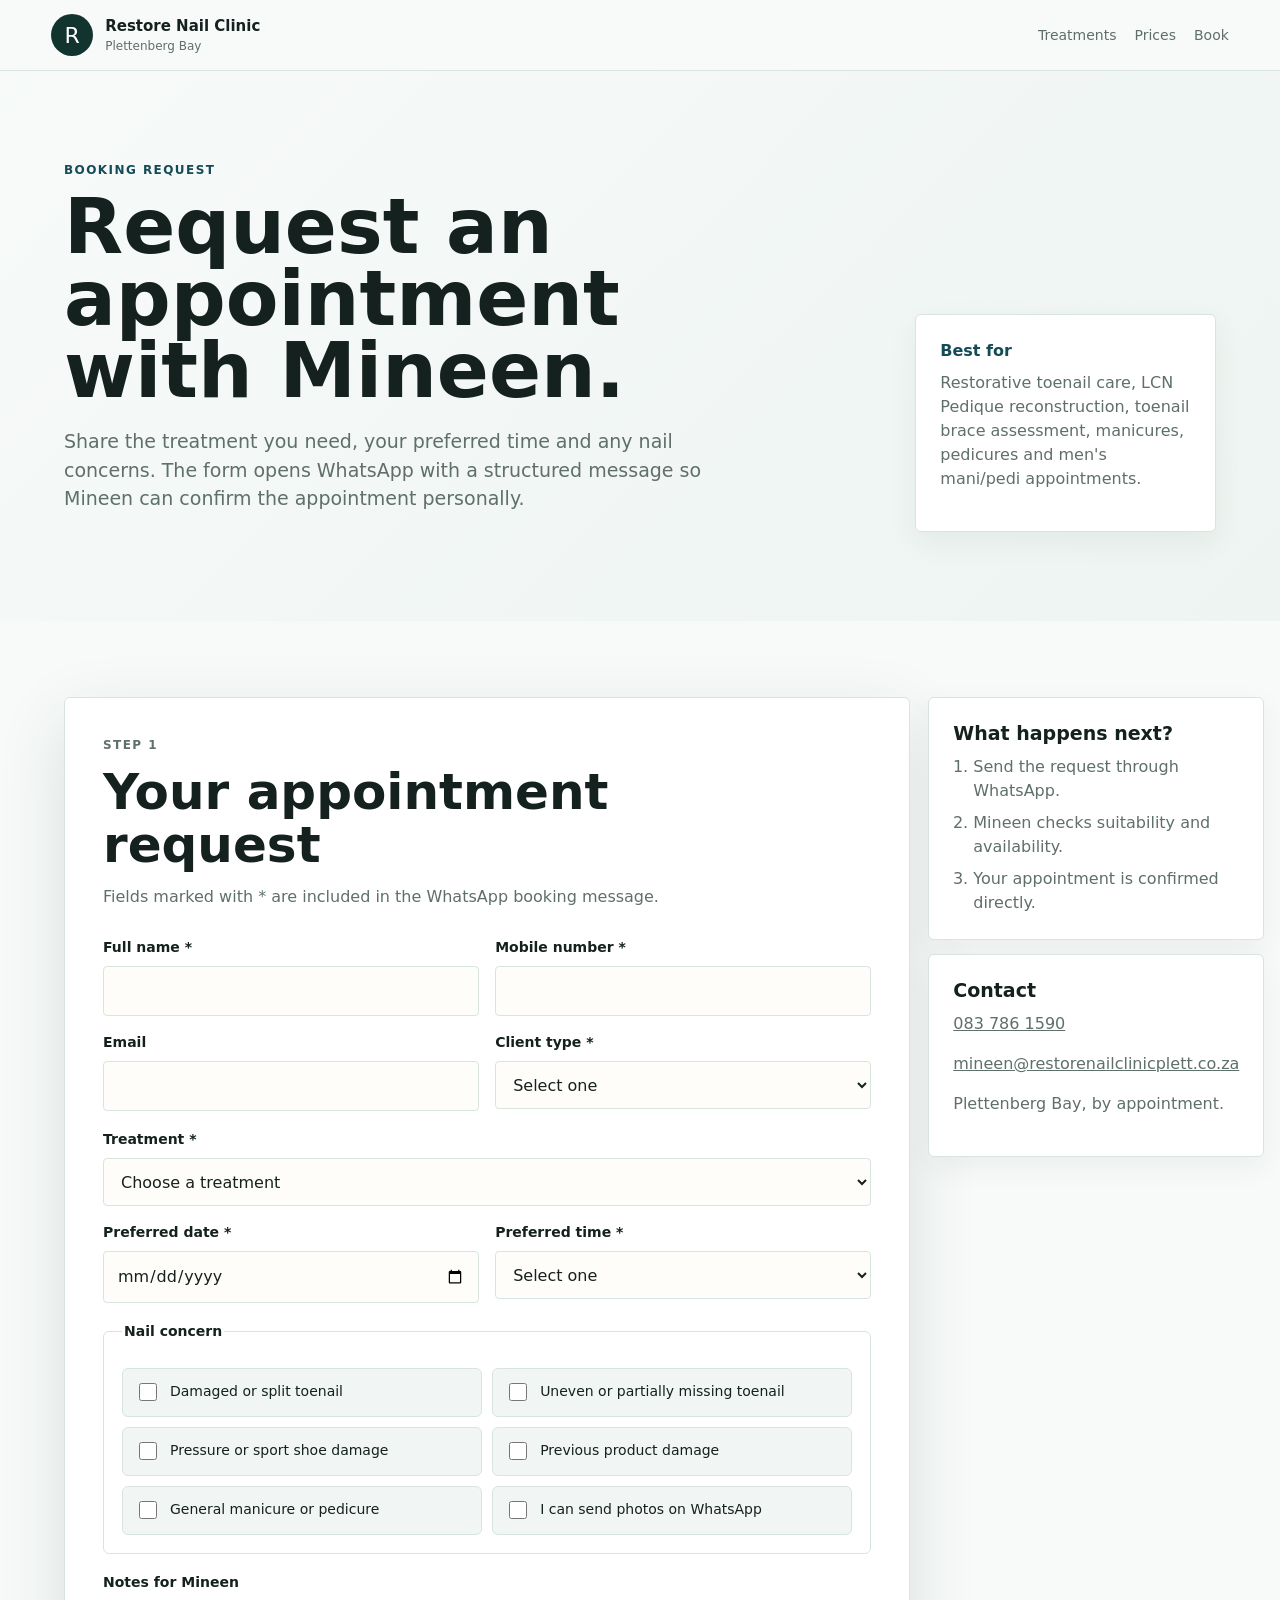
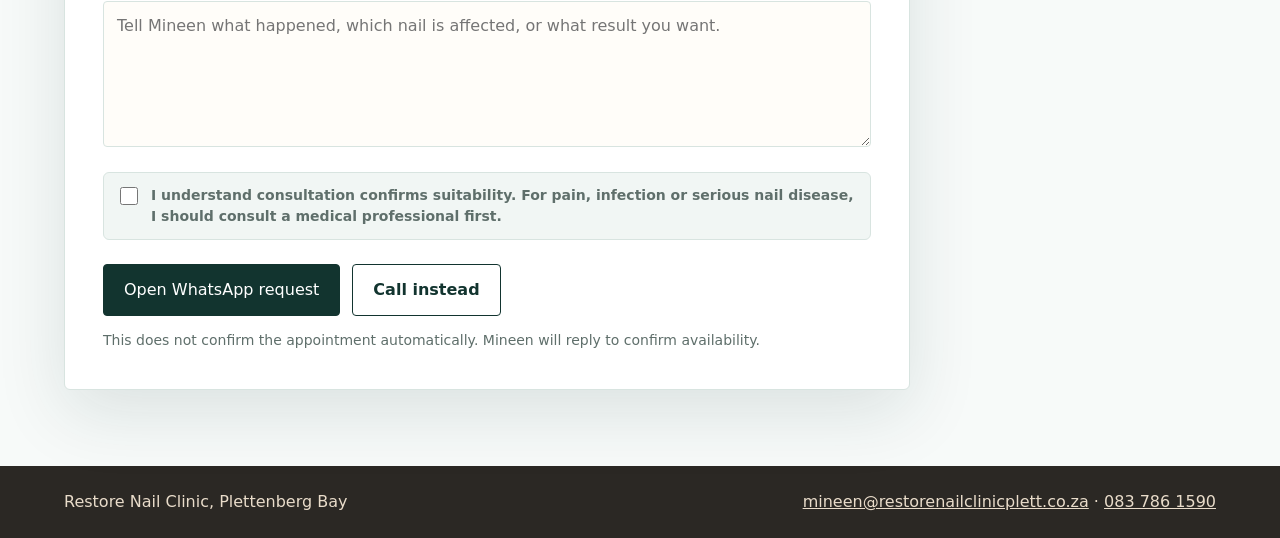
==== book.html @ a7fef328 "Make site more clinical and toenail-led" ====
<!doctype html>
<html lang="en-ZA">
<head>
  <meta charset="utf-8">
  <meta name="viewport" content="width=device-width, initial-scale=1">
  <title>Book Restore Nail Clinic | Plettenberg Bay</title>
  <meta name="description" content="Request an appointment with Restore Nail Clinic in Plettenberg Bay for restorative toenail care, LCN Pedique reconstruction, manicures and pedicures.">
  <meta name="theme-color" content="#f7faf9">
  <link rel="canonical" href="https://restorenailclinicplett.co.za/book.html">
  <link rel="stylesheet" href="styles.css?v=medical-3">
</head>
<body>
  <header class="site-header">
    <a class="brand" href="index.html#top" aria-label="Restore Nail Clinic home">
      <span class="brand-mark">R</span>
      <span>
        <strong>Restore Nail Clinic</strong>
        <small>Plettenberg Bay</small>
      </span>
    </a>
    <nav aria-label="Primary navigation">
      <a href="index.html#treatments">Treatments</a>
      <a href="index.html#prices">Prices</a>
      <a href="book.html">Book</a>
    </nav>
  </header>

  <main>
    <section class="booking-hero">
      <div>
        <p class="eyebrow">Booking request</p>
        <h1>Request an appointment with Mineen.</h1>
        <p class="intro">Share the treatment you need, your preferred time and any nail concerns. The form opens WhatsApp with a structured message so Mineen can confirm the appointment personally.</p>
      </div>
      <aside class="booking-summary-card">
        <strong>Best for</strong>
        <p>Restorative toenail care, LCN Pedique reconstruction, toenail brace assessment, manicures, pedicures and men's mani/pedi appointments.</p>
      </aside>
    </section>

    <section class="booking-form-section">
      <form class="booking-form" id="bookingForm">
        <div class="form-heading">
          <p class="eyebrow">Step 1</p>
          <h2>Your appointment request</h2>
          <p>Fields marked with * are included in the WhatsApp booking message.</p>
        </div>

        <div class="form-grid">
          <label>
            <span>Full name *</span>
            <input name="name" type="text" autocomplete="name" required>
          </label>
          <label>
            <span>Mobile number *</span>
            <input name="phone" type="tel" autocomplete="tel" required>
          </label>
          <label>
            <span>Email</span>
            <input name="email" type="email" autocomplete="email">
          </label>
          <label>
            <span>Client type *</span>
            <select name="clientType" required>
              <option value="">Select one</option>
              <option>New client</option>
              <option>Existing client</option>
            </select>
          </label>
        </div>

        <div class="form-grid">
          <label class="wide">
            <span>Treatment *</span>
            <select name="treatment" required>
              <option value="">Choose a treatment</option>
              <optgroup label="Restorative toes">
                <option>Consultation for toenail restoration</option>
                <option>Pedique Reconstruction per toe</option>
                <option>LCN Toenail Brace per toe</option>
                <option>Product Removal / Soak Off</option>
              </optgroup>
              <optgroup label="Feet">
                <option>Spa Pedicure</option>
                <option>Gel Polish on Toes</option>
                <option>Spa Pedicure with Gel</option>
                <option>Foot Facial</option>
                <option>Heel Peel</option>
                <option>Paraffin Wax</option>
              </optgroup>
              <optgroup label="Hands">
                <option>Spa Manicure</option>
                <option>Protection Manicure</option>
                <option>Full Set Sculpted</option>
                <option>Overlay</option>
                <option>Rebalance / Fill</option>
                <option>Nail Repair</option>
                <option>Nail Art / French / Ombre</option>
                <option>Anti-Age Hand Treatment</option>
              </optgroup>
              <optgroup label="Men's mani & pedi">
                <option>Men's Pedicure</option>
                <option>Men's Manicure</option>
                <option>Men's Foot Facial</option>
                <option>Men's Heel Peel</option>
              </optgroup>
            </select>
          </label>
          <label>
            <span>Preferred date *</span>
            <input name="date" type="date" required>
          </label>
          <label>
            <span>Preferred time *</span>
            <select name="time" required>
              <option value="">Select one</option>
              <option>Morning</option>
              <option>Midday</option>
              <option>Afternoon</option>
              <option>First available</option>
            </select>
          </label>
        </div>

        <fieldset>
          <legend>Nail concern</legend>
          <div class="choice-grid">
            <label><input type="checkbox" name="concern" value="Damaged or split toenail"> Damaged or split toenail</label>
            <label><input type="checkbox" name="concern" value="Uneven or partially missing toenail"> Uneven or partially missing toenail</label>
            <label><input type="checkbox" name="concern" value="Pressure or sport shoe damage"> Pressure or sport shoe damage</label>
            <label><input type="checkbox" name="concern" value="Previous product damage"> Previous product damage</label>
            <label><input type="checkbox" name="concern" value="General manicure or pedicure"> General manicure or pedicure</label>
            <label><input type="checkbox" name="concern" value="I can send photos on WhatsApp"> I can send photos on WhatsApp</label>
          </div>
        </fieldset>

        <label class="wide">
          <span>Notes for Mineen</span>
          <textarea name="notes" rows="5" placeholder="Tell Mineen what happened, which nail is affected, or what result you want."></textarea>
        </label>

        <label class="consent-line">
          <input name="medicalNotice" type="checkbox" required>
          <span>I understand consultation confirms suitability. For pain, infection or serious nail disease, I should consult a medical professional first.</span>
        </label>

        <div class="form-actions">
          <button class="button primary" type="submit">Open WhatsApp request</button>
          <a class="button secondary" href="tel:+27837861590">Call instead</a>
        </div>
        <p class="form-note">This does not confirm the appointment automatically. Mineen will reply to confirm availability.</p>
      </form>

      <aside class="booking-side">
        <article>
          <h3>What happens next?</h3>
          <ol>
            <li>Send the request through WhatsApp.</li>
            <li>Mineen checks suitability and availability.</li>
            <li>Your appointment is confirmed directly.</li>
          </ol>
        </article>
        <article>
          <h3>Contact</h3>
          <p><a href="tel:+27837861590">083 786 1590</a></p>
          <p><a href="mailto:mineen@restorenailclinicplett.co.za">mineen@restorenailclinicplett.co.za</a></p>
          <p>Plettenberg Bay, by appointment.</p>
        </article>
      </aside>
    </section>
  </main>

  <footer class="site-footer">
    <p>Restore Nail Clinic, Plettenberg Bay</p>
    <p><a href="mailto:mineen@restorenailclinicplett.co.za">mineen@restorenailclinicplett.co.za</a> · <a href="tel:+27837861590">083 786 1590</a></p>
  </footer>

  <script>
    const form = document.querySelector('#bookingForm');

    form.addEventListener('submit', (event) => {
      event.preventDefault();

      if (!form.reportValidity()) {
        return;
      }

      const data = new FormData(form);
      const concerns = data.getAll('concern');
      const lines = [
        'Hi Mineen, I would like to request an appointment at Restore Nail Clinic.',
        '',
        'Name: ' + data.get('name'),
        'Phone: ' + data.get('phone'),
        'Email: ' + (data.get('email') || 'Not provided'),
        'Client type: ' + data.get('clientType'),
        'Treatment: ' + data.get('treatment'),
        'Preferred date: ' + data.get('date'),
        'Preferred time: ' + data.get('time'),
        'Nail concern: ' + (concerns.length ? concerns.join(', ') : 'Not specified'),
        'Notes: ' + (data.get('notes') || 'None'),
        '',
        'I understand consultation confirms suitability before treatment.'
      ];

      window.location.href = 'https://wa.me/27837861590?text=' + encodeURIComponent(lines.join('\n'));
    });
  </script>
</body>
</html>
---- styles.css ----
:root {
  color-scheme: light;
  --ink: #14211f;
  --muted: #5f6f6b;
  --paper: #f7faf9;
  --warm: #edf4f1;
  --clay: #2c6571;
  --clay-dark: #154b57;
  --sage: #557568;
  --sage-dark: #12342f;
  --line: #d8e4e0;
  --white: #ffffff;
  --shadow: 0 22px 70px rgba(18, 52, 47, 0.12);
  font-family: Inter, ui-sans-serif, system-ui, -apple-system, BlinkMacSystemFont, "Segoe UI", sans-serif;
}

* {
  box-sizing: border-box;
}

html {
  scroll-behavior: smooth;
}

body {
  overflow-x: hidden;
  margin: 0;
  color: var(--ink);
  background: var(--paper);
  line-height: 1.5;
}

img {
  display: block;
  max-width: 100%;
}

a {
  color: inherit;
}

.site-header {
  position: sticky;
  top: 0;
  z-index: 10;
  display: flex;
  align-items: center;
  justify-content: space-between;
  gap: 24px;
  padding: 14px clamp(18px, 4vw, 56px);
  background: rgba(247, 250, 249, 0.92);
  border-bottom: 1px solid rgba(216, 228, 224, 0.9);
  backdrop-filter: blur(18px);
}

.brand {
  display: inline-flex;
  align-items: center;
  gap: 12px;
  text-decoration: none;
}

.brand-mark {
  display: grid;
  width: 42px;
  height: 42px;
  place-items: center;
  color: var(--white);
  background: var(--sage-dark);
  border-radius: 50%;
  font-family: ui-sans-serif, system-ui, -apple-system, BlinkMacSystemFont, "Segoe UI", sans-serif;
  font-size: 22px;
}

.brand strong,
.brand small {
  display: block;
}

.brand strong {
  font-size: 15px;
  letter-spacing: 0;
}

.brand small {
  color: var(--muted);
  font-size: 12px;
}

nav {
  display: flex;
  align-items: center;
  gap: 18px;
  color: var(--muted);
  font-size: 14px;
}

nav a {
  text-decoration: none;
}

nav a:hover {
  color: var(--ink);
}

.hero {
  display: grid;
  grid-template-columns: minmax(0, 1.03fr) minmax(340px, 0.97fr);
  gap: clamp(28px, 5vw, 68px);
  align-items: center;
  min-height: calc(100vh - 72px);
  padding: clamp(36px, 6vw, 86px) clamp(18px, 5vw, 72px) 44px;
  background:
    linear-gradient(90deg, rgba(216, 228, 224, 0.52) 1px, transparent 1px),
    linear-gradient(180deg, rgba(216, 228, 224, 0.52) 1px, transparent 1px);
  background-size: 44px 44px;
}

.hero-copy {
  max-width: 720px;
}

.eyebrow {
  margin: 0 0 12px;
  color: var(--clay-dark);
  font-size: 12px;
  font-weight: 800;
  letter-spacing: 0.12em;
  text-transform: uppercase;
}

h1,
h2,
h3,
p {
  margin-top: 0;
}

h1 {
  max-width: 760px;
  margin-bottom: 20px;
  font-family: ui-sans-serif, system-ui, -apple-system, BlinkMacSystemFont, "Segoe UI", sans-serif;
  font-size: clamp(44px, 6vw, 82px);
  line-height: 0.94;
  letter-spacing: 0;
}

h2 {
  margin-bottom: 14px;
  font-family: ui-sans-serif, system-ui, -apple-system, BlinkMacSystemFont, "Segoe UI", sans-serif;
  font-size: clamp(30px, 4vw, 50px);
  line-height: 1.05;
  letter-spacing: 0;
}

h3 {
  margin-bottom: 10px;
  font-size: 19px;
  line-height: 1.2;
}

.intro {
  max-width: 640px;
  color: var(--muted);
  font-size: 19px;
}

.hero-actions,
.booking-actions {
  display: flex;
  flex-wrap: wrap;
  gap: 12px;
  margin: 30px 0;
}

.button {
  display: inline-flex;
  min-height: 48px;
  align-items: center;
  justify-content: center;
  padding: 13px 20px;
  border: 1px solid var(--sage-dark);
  border-radius: 4px;
  font-weight: 800;
  text-decoration: none;
}

.button.primary {
  color: var(--white);
  background: var(--sage-dark);
}

.button.primary:hover {
  background: #26352d;
}

.button.secondary {
  color: var(--sage-dark);
  background: transparent;
}

.button.secondary:hover {
  background: rgba(55, 72, 62, 0.08);
}

.hero-facts {
  display: grid;
  grid-template-columns: repeat(3, minmax(0, 1fr));
  gap: 12px;
  max-width: 760px;
  margin: 38px 0 0;
}

.hero-facts div {
  padding: 16px;
  background: rgba(255, 255, 255, 0.86);
  border: 1px solid var(--line);
  border-radius: 6px;
  box-shadow: 0 10px 28px rgba(18, 52, 47, 0.06);
}

.hero-facts dt {
  margin-bottom: 4px;
  font-weight: 800;
}

.hero-facts dd {
  margin: 0;
  color: var(--muted);
  font-size: 14px;
}

.hero-media {
  position: relative;
  min-height: 560px;
  overflow: hidden;
  background: #dfe9e5;
  border-radius: 6px;
  box-shadow: var(--shadow);
}

.hero-media::before {
  position: absolute;
  inset: 18px;
  z-index: 1;
  border: 1px solid rgba(255, 255, 255, 0.7);
  content: "";
  pointer-events: none;
}

.hero-media img {
  width: 100%;
  height: 100%;
  min-height: 560px;
  object-fit: cover;
  filter: grayscale(0.35) saturate(0.62) contrast(0.96);
}

.hero-media::after {
  position: absolute;
  inset: 0;
  z-index: 1;
  background:
    linear-gradient(180deg, rgba(247, 250, 249, 0.08), rgba(18, 52, 47, 0.34)),
    linear-gradient(90deg, rgba(18, 52, 47, 0.2), transparent 44%);
  content: "";
  pointer-events: none;
}

.case-panel {
  position: absolute;
  left: 26px;
  top: 26px;
  z-index: 2;
  width: min(330px, calc(100% - 52px));
  padding: 18px;
  color: var(--ink);
  background: rgba(255, 255, 255, 0.9);
  border: 1px solid rgba(216, 228, 224, 0.9);
  border-radius: 6px;
  box-shadow: 0 16px 42px rgba(18, 52, 47, 0.14);
  backdrop-filter: blur(12px);
}

.case-panel span {
  display: block;
  margin-bottom: 14px;
  color: var(--clay-dark);
  font-size: 12px;
  font-weight: 900;
  letter-spacing: 0.1em;
  text-transform: uppercase;
}

.case-panel dl {
  display: grid;
  gap: 10px;
  margin: 0;
}

.case-panel div {
  display: grid;
  grid-template-columns: 74px 1fr;
  gap: 12px;
  align-items: start;
  padding-top: 10px;
  border-top: 1px solid var(--line);
}

.case-panel dt {
  color: var(--muted);
  font-size: 12px;
  font-weight: 900;
  letter-spacing: 0.08em;
  text-transform: uppercase;
}

.case-panel dd {
  margin: 0;
  font-size: 14px;
  font-weight: 750;
}

.media-card {
  position: absolute;
  right: 26px;
  bottom: 26px;
  z-index: 2;
  max-width: 260px;
  padding: 18px;
  color: var(--white);
  background: rgba(18, 52, 47, 0.94);
  border-radius: 6px;
}

.media-card span {
  display: block;
  margin-bottom: 6px;
  color: #b8d3ca;
  font-size: 12px;
  font-weight: 800;
  letter-spacing: 0.1em;
  text-transform: uppercase;
}

.media-card strong {
  display: block;
  font-size: 18px;
  line-height: 1.2;
}

.trust-strip {
  padding: 18px clamp(18px, 5vw, 72px);
  color: var(--white);
  background: var(--sage-dark);
}

.trust-strip p {
  max-width: 1160px;
  margin: 0 auto;
}

.section {
  padding: clamp(58px, 8vw, 104px) clamp(18px, 5vw, 72px);
}

.two-column {
  display: grid;
  grid-template-columns: minmax(260px, 0.78fr) minmax(0, 1.22fr);
  gap: clamp(26px, 5vw, 64px);
}

.feature-grid {
  display: grid;
  grid-template-columns: repeat(2, minmax(0, 1fr));
  gap: 14px;
}

.feature-grid article,
.price-panel,
.male-panel,
.practitioner-card,
.note-card {
  background: var(--white);
  border: 1px solid var(--line);
  border-radius: 6px;
  box-shadow: 0 10px 30px rgba(57, 45, 35, 0.06);
}

.feature-grid article {
  min-height: 180px;
  padding: 24px;
}

.feature-grid p,
.section-heading p,
.lcn-copy p,
.practitioner-card p,
.note-card p,
.booking-section p {
  color: var(--muted);
}

.process-section {
  background: #edf4f1;
}

.section-heading {
  max-width: 720px;
  margin-bottom: 32px;
}

.process-list {
  display: grid;
  grid-template-columns: repeat(4, minmax(0, 1fr));
  gap: 14px;
  margin: 0;
  padding: 0;
  list-style: none;
}

.process-list li {
  min-height: 210px;
  padding: 24px;
  background: rgba(255, 255, 255, 0.58);
  border: 1px solid rgba(44, 101, 113, 0.2);
  border-radius: 6px;
}

.process-list span {
  display: block;
  margin-bottom: 28px;
  color: var(--clay-dark);
  font-weight: 900;
}

.process-list strong {
  display: block;
  margin-bottom: 8px;
  font-size: 18px;
}

.process-list p {
  margin: 0;
  color: var(--muted);
}

.lcn-section {
  display: grid;
  grid-template-columns: minmax(280px, 0.8fr) minmax(0, 1.2fr);
  gap: clamp(28px, 6vw, 74px);
  align-items: start;
  color: var(--white);
  background: var(--sage-dark);
}

.lcn-section .eyebrow,
.lcn-section p {
  color: #cde0da;
}

.check-list {
  display: grid;
  gap: 10px;
  margin: 0;
  padding: 0;
  list-style: none;
}

.check-list li {
  position: relative;
  padding: 17px 18px 17px 44px;
  background: rgba(255, 255, 255, 0.08);
  border: 1px solid rgba(255, 255, 255, 0.16);
  border-radius: 6px;
}

.check-list li::before {
  position: absolute;
  left: 18px;
  top: 18px;
  color: #8cc0b0;
  content: "✓";
  font-weight: 900;
}

.prices-section {
  background: var(--paper);
}

.price-layout {
  display: grid;
  grid-template-columns: repeat(2, minmax(0, 1fr));
  gap: 16px;
}

.price-panel {
  overflow: hidden;
}

.price-panel h3 {
  margin: 0;
  padding: 22px 24px;
  color: var(--white);
  background: var(--sage-dark);
}

.price-panel.accent h3 {
  background: var(--clay-dark);
}

.table-wrap {
  overflow-x: auto;
}

table {
  width: 100%;
  border-collapse: collapse;
  font-size: 14px;
}

th,
td {
  padding: 13px 16px;
  text-align: left;
  vertical-align: top;
  border-bottom: 1px solid var(--line);
}

th {
  color: var(--muted);
  font-size: 12px;
  letter-spacing: 0.08em;
  text-transform: uppercase;
}

td:nth-child(2),
td:nth-child(3) {
  white-space: nowrap;
  font-weight: 750;
}

.male-panel {
  display: grid;
  grid-template-columns: minmax(220px, 0.45fr) minmax(0, 1fr);
  gap: 22px;
  margin-top: 16px;
  padding: 24px;
}

.male-panel ul {
  display: grid;
  grid-template-columns: repeat(2, minmax(0, 1fr));
  gap: 10px;
  margin: 0;
  padding: 0;
  list-style: none;
}

.male-panel li {
  display: grid;
  grid-template-columns: 1fr auto;
  gap: 4px 12px;
  padding: 16px;
  background: #f1f6f4;
  border: 1px solid var(--line);
  border-radius: 6px;
}

.male-panel strong {
  color: var(--clay-dark);
}

.male-panel small {
  grid-column: 1 / -1;
  color: var(--muted);
}

.practitioner-section {
  display: grid;
  grid-template-columns: minmax(0, 1fr) minmax(260px, 0.45fr);
  gap: 16px;
  background: #edf4f1;
}

.practitioner-card,
.note-card {
  padding: clamp(24px, 4vw, 40px);
}

.role {
  font-weight: 800;
}

.booking-section {
  display: grid;
  grid-template-columns: minmax(0, 0.9fr) minmax(280px, 0.6fr);
  gap: 28px;
  align-items: center;
  padding: clamp(50px, 7vw, 86px) clamp(18px, 5vw, 72px);
  color: var(--white);
  background: var(--clay-dark);
}

.booking-section .eyebrow,
.booking-section p {
  color: #f4ddca;
}

.booking-section h2 {
  margin-bottom: 10px;
}

.booking-actions {
  justify-content: flex-start;
  margin: 0;
}

.booking-section .button.primary {
  color: var(--sage-dark);
  background: var(--white);
  border-color: var(--white);
}

.booking-section .button.secondary {
  color: var(--white);
  border-color: rgba(255, 255, 255, 0.72);
}

.plain-link {
  display: inline-flex;
  align-items: center;
  min-height: 48px;
  color: var(--white);
  font-weight: 800;
}

.site-footer {
  display: flex;
  justify-content: space-between;
  gap: 16px;
  padding: 24px clamp(18px, 5vw, 72px);
  color: var(--muted);
  background: #2b2824;
}

.site-footer p {
  margin: 0;
}

.site-footer,
.site-footer a {
  color: #e9dcca;
}

.booking-hero {
  display: grid;
  grid-template-columns: minmax(0, 1fr) minmax(280px, 0.38fr);
  gap: clamp(24px, 5vw, 60px);
  align-items: end;
  padding: clamp(44px, 7vw, 92px) clamp(18px, 5vw, 72px);
  background: linear-gradient(135deg, #f7faf9 0%, #edf4f1 100%);
}

.booking-hero h1 {
  max-width: 760px;
  overflow-wrap: break-word;
}

.booking-summary-card,
.booking-side article {
  padding: 24px;
  background: var(--white);
  border: 1px solid var(--line);
  border-radius: 6px;
  box-shadow: 0 10px 30px rgba(57, 45, 35, 0.06);
}

.booking-summary-card strong {
  display: block;
  margin-bottom: 8px;
  color: var(--clay-dark);
}

.booking-summary-card p,
.form-heading p,
.form-note,
.booking-side p,
.booking-side li {
  color: var(--muted);
}

.booking-form-section {
  display: grid;
  grid-template-columns: minmax(0, 1fr) minmax(260px, 0.34fr);
  gap: 18px;
  align-items: start;
  padding: clamp(34px, 6vw, 76px) clamp(18px, 5vw, 72px);
}

.booking-form {
  padding: clamp(22px, 4vw, 38px);
  background: var(--white);
  border: 1px solid var(--line);
  border-radius: 6px;
  box-shadow: var(--shadow);
}

.form-heading {
  max-width: 740px;
  margin-bottom: 28px;
}

.form-grid {
  display: grid;
  grid-template-columns: repeat(2, minmax(0, 1fr));
  gap: 16px;
  margin-bottom: 18px;
}

label,
fieldset {
  min-width: 0;
}

label span,
legend {
  display: block;
  margin-bottom: 8px;
  color: var(--ink);
  font-size: 14px;
  font-weight: 800;
}

input,
select,
textarea {
  width: 100%;
  min-height: 48px;
  padding: 12px 13px;
  color: var(--ink);
  background: #fffdf9;
  border: 1px solid var(--line);
  border-radius: 4px;
  font: inherit;
}

textarea {
  resize: vertical;
}

input:focus,
select:focus,
textarea:focus {
  outline: 3px solid rgba(98, 116, 104, 0.22);
  border-color: var(--sage);
}

.wide {
  grid-column: 1 / -1;
}

fieldset {
  margin: 0 0 18px;
  padding: 18px;
  border: 1px solid var(--line);
  border-radius: 6px;
}

.choice-grid {
  display: grid;
  grid-template-columns: repeat(2, minmax(0, 1fr));
  gap: 10px;
}

.choice-grid label,
.consent-line {
  display: flex;
  gap: 10px;
  align-items: flex-start;
  padding: 12px;
  background: #f1f6f4;
  border: 1px solid var(--line);
  border-radius: 6px;
  font-size: 14px;
}

.choice-grid input,
.consent-line input {
  width: 18px;
  min-width: 18px;
  height: 18px;
  min-height: 18px;
  margin-top: 2px;
}

.consent-line {
  margin-top: 18px;
}

.consent-line span {
  margin: 0;
  color: var(--muted);
  font-weight: 650;
}

.form-actions {
  display: flex;
  flex-wrap: wrap;
  gap: 12px;
  margin-top: 24px;
}

button.button {
  cursor: pointer;
  font: inherit;
}

.form-note {
  margin: 14px 0 0;
  font-size: 14px;
}

.booking-side {
  display: grid;
  gap: 14px;
}

.booking-side ol {
  margin: 0;
  padding-left: 20px;
}

.booking-side li + li {
  margin-top: 8px;
}

@media (max-width: 980px) {
  .hero,
  .two-column,
  .lcn-section,
  .booking-section,
  .practitioner-section,
  .male-panel,
  .booking-hero,
  .booking-form-section {
    grid-template-columns: 1fr;
  }

  .hero {
    min-height: auto;
  }

  .hero-media,
  .hero-media img {
    min-height: 460px;
  }

  .process-list,
  .price-layout {
    grid-template-columns: repeat(2, minmax(0, 1fr));
  }
}

@media (max-width: 680px) {
  .site-header {
    align-items: flex-start;
    flex-direction: column;
    gap: 12px;
  }

  nav {
    width: 100%;
    justify-content: space-between;
  }

  h1 {
    font-size: 38px;
    line-height: 1.04;
  }

  .booking-hero {
    padding: 32px 20px 28px;
  }

  .booking-form-section {
    padding: 24px 14px 44px;
  }

  .booking-form {
    padding: 18px 14px;
    box-shadow: 0 10px 28px rgba(57, 45, 35, 0.08);
  }

  .hero {
    padding-top: 30px;
  }

  .hero-actions,
  .booking-actions {
    flex-direction: column;
  }

  .button,
  .plain-link {
    width: 100%;
  }

  .hero-facts,
  .feature-grid,
  .process-list,
  .price-layout,
  .male-panel ul,
  .form-grid,
  .choice-grid {
    grid-template-columns: 1fr;
  }

  .hero-media,
  .hero-media img {
    min-height: 360px;
  }

  .hero-media {
    display: grid;
    min-height: auto;
    background: var(--white);
  }

  .hero-media::before,
  .hero-media::after {
    display: none;
  }

  .hero-media img {
    height: 280px;
    min-height: 280px;
  }

  .media-card {
    position: static;
    max-width: none;
    border-radius: 0;
  }

  .case-panel {
    position: static;
    width: auto;
    border-right: 0;
    border-left: 0;
    border-radius: 0;
    box-shadow: none;
    backdrop-filter: none;
  }

  th,
  td {
    padding: 12px 10px;
    font-size: 13px;
  }

  table,
  thead,
  tbody,
  tr,
  th,
  td {
    display: block;
  }

  thead {
    position: absolute;
    width: 1px;
    height: 1px;
    overflow: hidden;
    clip: rect(0 0 0 0);
  }

  tr {
    padding: 13px 14px;
    border-bottom: 1px solid var(--line);
  }

  td {
    display: grid;
    grid-template-columns: minmax(92px, 0.35fr) minmax(0, 1fr);
    gap: 10px;
    padding: 4px 0;
    border-bottom: 0;
  }

  td::before {
    color: var(--muted);
    font-size: 11px;
    font-weight: 900;
    letter-spacing: 0.08em;
    text-transform: uppercase;
  }

  td:nth-child(1)::before {
    content: "Service";
  }

  td:nth-child(2)::before {
    content: "Price";
  }

  td:nth-child(3)::before {
    content: "Time";
  }

  .site-footer {
    flex-direction: column;
  }
}
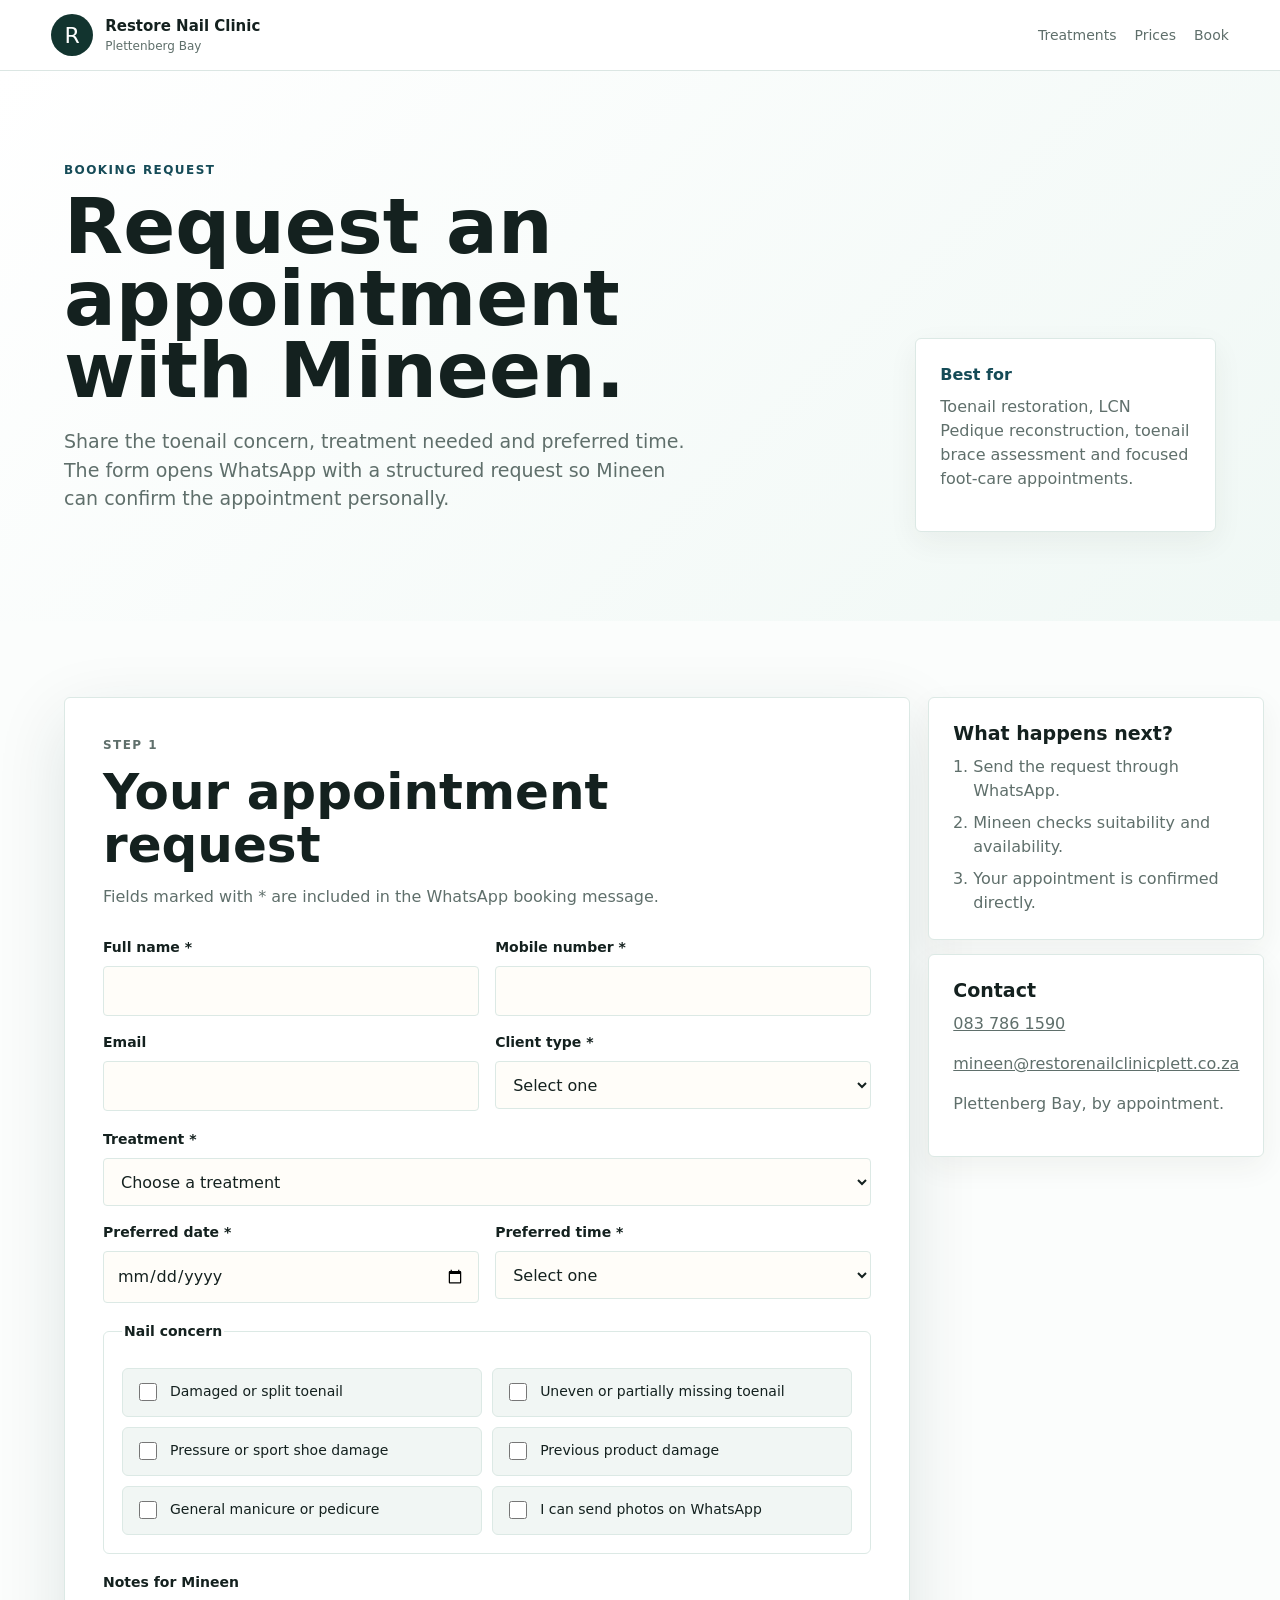
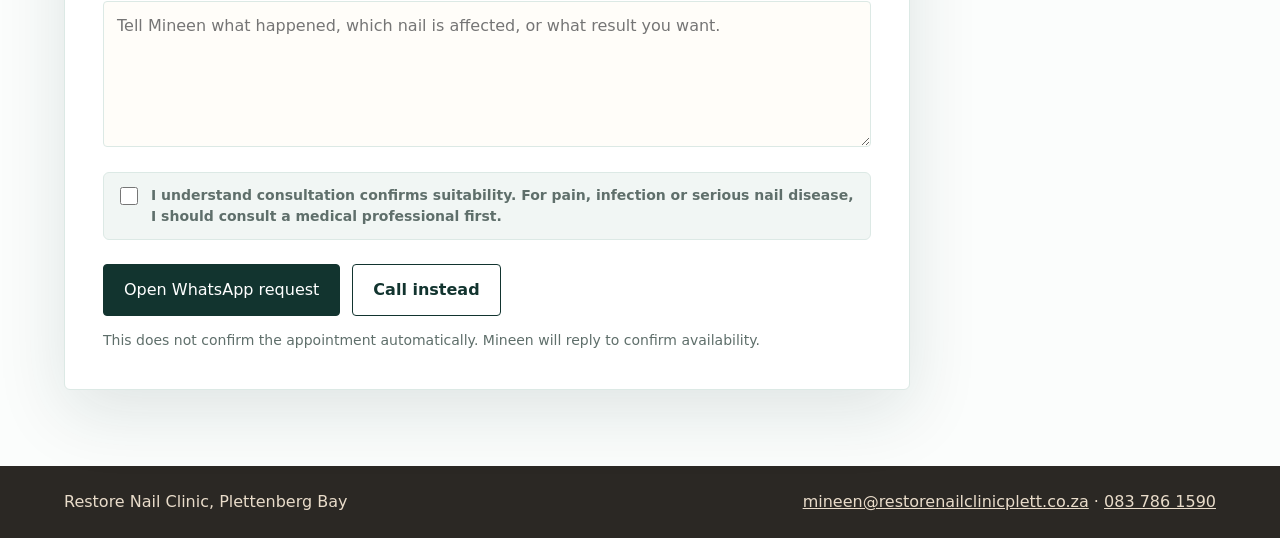
==== commit 7c6ad33f: "Brighten toenail-focused medical design" ====
--- a/book.html
+++ b/book.html
@@ -3,11 +3,11 @@
 <head>
   <meta charset="utf-8">
   <meta name="viewport" content="width=device-width, initial-scale=1">
-  <title>Book Restore Nail Clinic | Plettenberg Bay</title>
-  <meta name="description" content="Request an appointment with Restore Nail Clinic in Plettenberg Bay for restorative toenail care, LCN Pedique reconstruction, manicures and pedicures.">
+  <title>Book Toenail Restoration | Restore Nail Clinic Plettenberg Bay</title>
+  <meta name="description" content="Request an appointment for toenail restoration, LCN Pedique reconstruction or toenail brace assessment at Restore Nail Clinic in Plettenberg Bay.">
   <meta name="theme-color" content="#f7faf9">
   <link rel="canonical" href="https://restorenailclinicplett.co.za/book.html">
-  <link rel="stylesheet" href="styles.css?v=medical-3">
+  <link rel="stylesheet" href="styles.css?v=toenail-bright-1">
 </head>
 <body>
   <header class="site-header">
@@ -30,11 +30,11 @@
       <div>
         <p class="eyebrow">Booking request</p>
         <h1>Request an appointment with Mineen.</h1>
-        <p class="intro">Share the treatment you need, your preferred time and any nail concerns. The form opens WhatsApp with a structured message so Mineen can confirm the appointment personally.</p>
+        <p class="intro">Share the toenail concern, treatment needed and preferred time. The form opens WhatsApp with a structured request so Mineen can confirm the appointment personally.</p>
       </div>
       <aside class="booking-summary-card">
         <strong>Best for</strong>
-        <p>Restorative toenail care, LCN Pedique reconstruction, toenail brace assessment, manicures, pedicures and men's mani/pedi appointments.</p>
+        <p>Toenail restoration, LCN Pedique reconstruction, toenail brace assessment and focused foot-care appointments.</p>
       </aside>
     </section>
 
--- a/styles.css
+++ b/styles.css
@@ -2,13 +2,13 @@
   color-scheme: light;
   --ink: #14211f;
   --muted: #5f6f6b;
-  --paper: #f7faf9;
-  --warm: #edf4f1;
+  --paper: #fbfdfc;
+  --warm: #f2f8f6;
   --clay: #2c6571;
   --clay-dark: #154b57;
   --sage: #557568;
   --sage-dark: #12342f;
-  --line: #d8e4e0;
+  --line: #dce9e5;
   --white: #ffffff;
   --shadow: 0 22px 70px rgba(18, 52, 47, 0.12);
   font-family: Inter, ui-sans-serif, system-ui, -apple-system, BlinkMacSystemFont, "Segoe UI", sans-serif;
@@ -26,7 +26,7 @@
   overflow-x: hidden;
   margin: 0;
   color: var(--ink);
-  background: var(--paper);
+  background: linear-gradient(180deg, #ffffff 0%, var(--paper) 340px);
   line-height: 1.5;
 }
 
@@ -48,7 +48,7 @@
   justify-content: space-between;
   gap: 24px;
   padding: 14px clamp(18px, 4vw, 56px);
-  background: rgba(247, 250, 249, 0.92);
+  background: rgba(255, 255, 255, 0.94);
   border-bottom: 1px solid rgba(216, 228, 224, 0.9);
   backdrop-filter: blur(18px);
 }
@@ -402,7 +402,7 @@
 }
 
 .process-section {
-  background: #edf4f1;
+  background: #f4faf8;
 }
 
 .section-heading {
@@ -485,7 +485,7 @@
 }
 
 .prices-section {
-  background: var(--paper);
+  background: #fbfdfc;
 }
 
 .price-layout {
@@ -580,7 +580,7 @@
   display: grid;
   grid-template-columns: minmax(0, 1fr) minmax(260px, 0.45fr);
   gap: 16px;
-  background: #edf4f1;
+  background: #f4faf8;
 }
 
 .practitioner-card,
@@ -659,7 +659,7 @@
   gap: clamp(24px, 5vw, 60px);
   align-items: end;
   padding: clamp(44px, 7vw, 92px) clamp(18px, 5vw, 72px);
-  background: linear-gradient(135deg, #f7faf9 0%, #edf4f1 100%);
+  background: linear-gradient(135deg, #ffffff 0%, #f0f8f5 100%);
 }
 
 .booking-hero h1 {
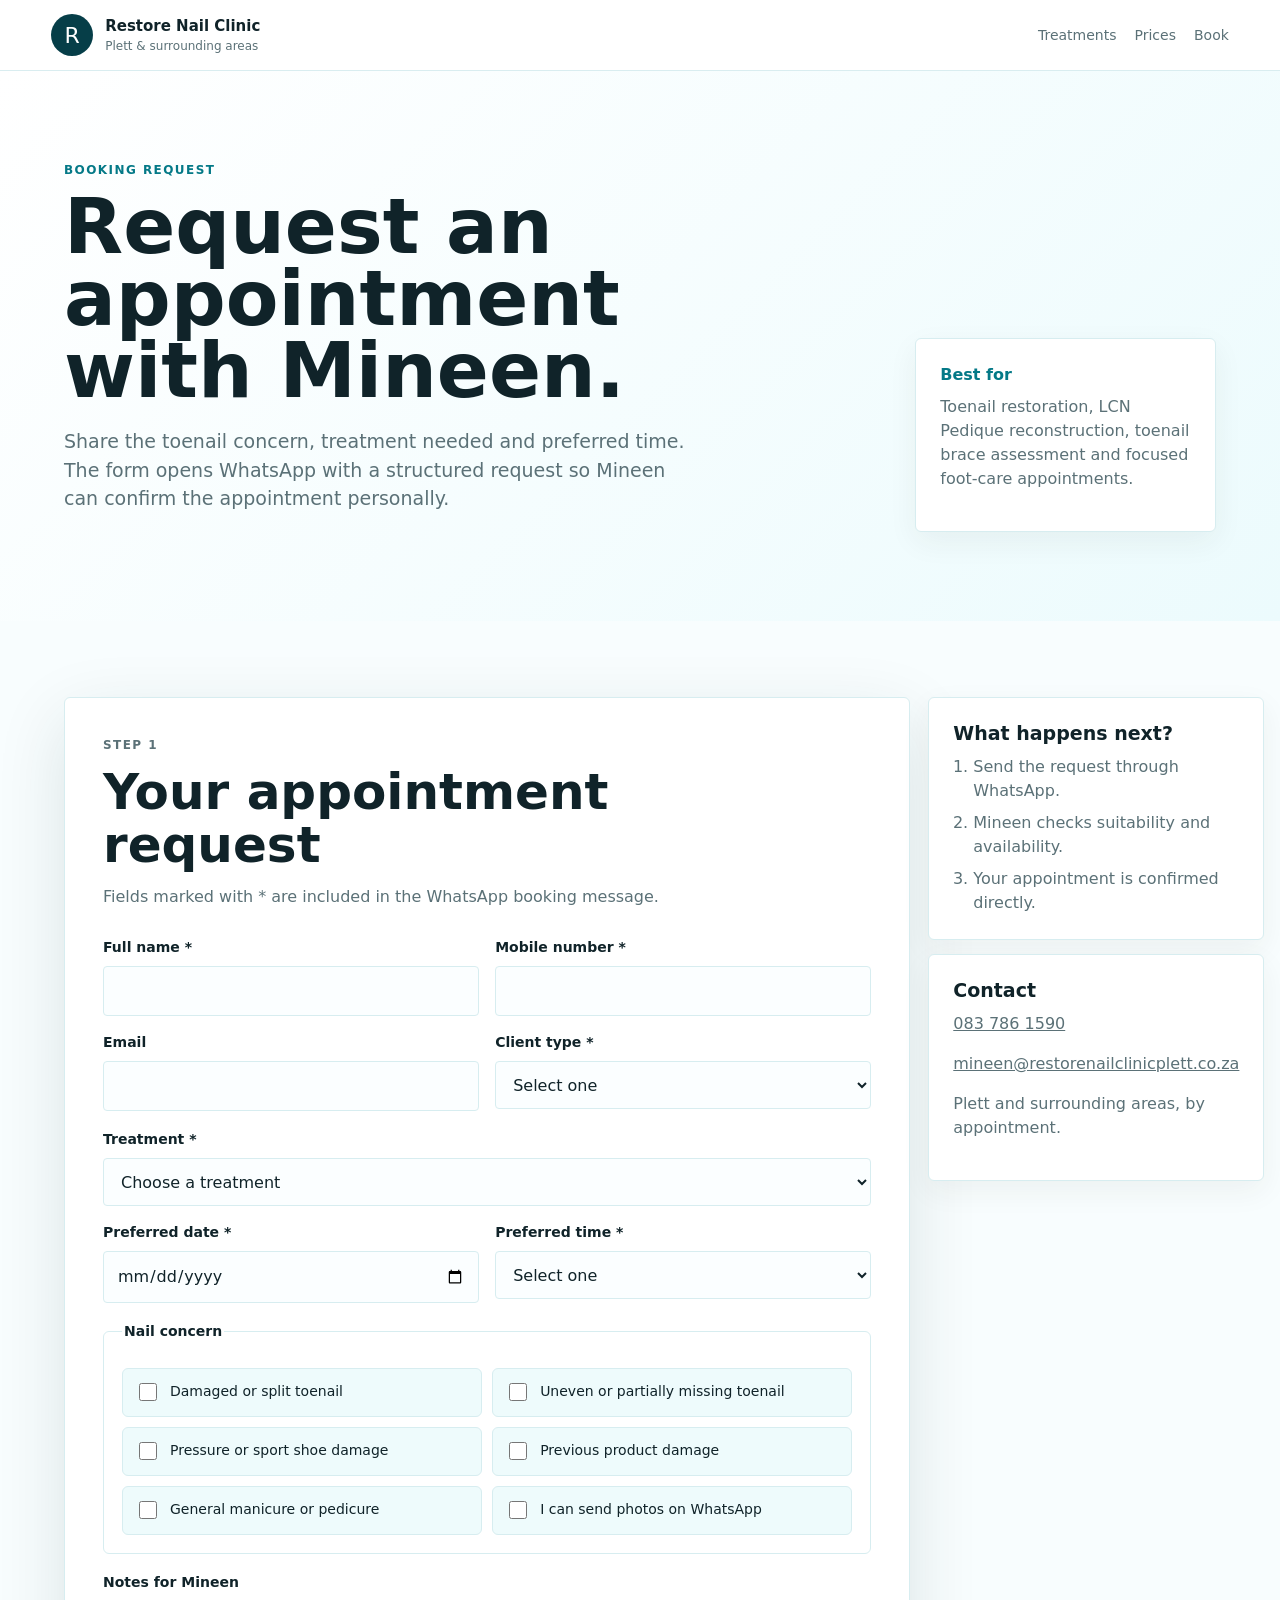
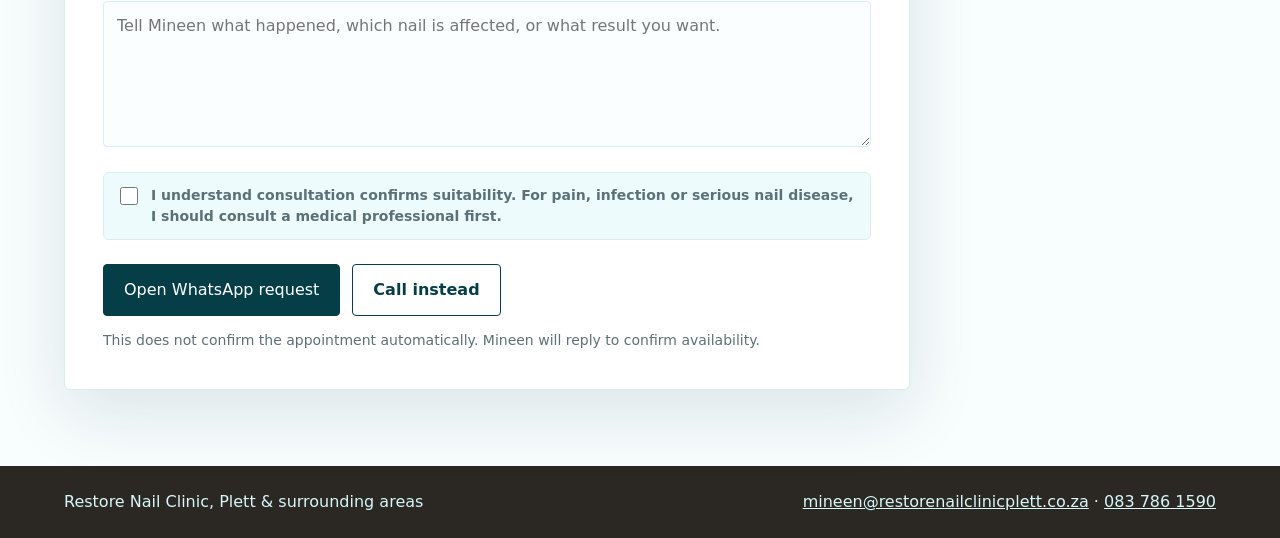
==== commit 27ab4703: "Use turquoise palette and Plett area copy" ====
--- a/book.html
+++ b/book.html
@@ -3,11 +3,11 @@
 <head>
   <meta charset="utf-8">
   <meta name="viewport" content="width=device-width, initial-scale=1">
-  <title>Book Toenail Restoration | Restore Nail Clinic Plettenberg Bay</title>
-  <meta name="description" content="Request an appointment for toenail restoration, LCN Pedique reconstruction or toenail brace assessment at Restore Nail Clinic in Plettenberg Bay.">
-  <meta name="theme-color" content="#f7faf9">
+  <title>Book Toenail Restoration | Restore Nail Clinic Plett</title>
+  <meta name="description" content="Request an appointment for toenail restoration, LCN Pedique reconstruction or toenail brace assessment at Restore Nail Clinic in Plett and surrounding areas.">
+  <meta name="theme-color" content="#f4fcfd">
   <link rel="canonical" href="https://restorenailclinicplett.co.za/book.html">
-  <link rel="stylesheet" href="styles.css?v=toenail-bright-1">
+  <link rel="stylesheet" href="styles.css?v=turquoise-areas-1">
 </head>
 <body>
   <header class="site-header">
@@ -15,7 +15,7 @@
       <span class="brand-mark">R</span>
       <span>
         <strong>Restore Nail Clinic</strong>
-        <small>Plettenberg Bay</small>
+        <small>Plett & surrounding areas</small>
       </span>
     </a>
     <nav aria-label="Primary navigation">
@@ -164,14 +164,14 @@
           <h3>Contact</h3>
           <p><a href="tel:+27837861590">083 786 1590</a></p>
           <p><a href="mailto:mineen@restorenailclinicplett.co.za">mineen@restorenailclinicplett.co.za</a></p>
-          <p>Plettenberg Bay, by appointment.</p>
+          <p>Plett and surrounding areas, by appointment.</p>
         </article>
       </aside>
     </section>
   </main>
 
   <footer class="site-footer">
-    <p>Restore Nail Clinic, Plettenberg Bay</p>
+    <p>Restore Nail Clinic, Plett & surrounding areas</p>
     <p><a href="mailto:mineen@restorenailclinicplett.co.za">mineen@restorenailclinicplett.co.za</a> · <a href="tel:+27837861590">083 786 1590</a></p>
   </footer>
 
--- a/styles.css
+++ b/styles.css
@@ -1,14 +1,14 @@
 :root {
   color-scheme: light;
-  --ink: #14211f;
-  --muted: #5f6f6b;
-  --paper: #fbfdfc;
-  --warm: #f2f8f6;
-  --clay: #2c6571;
-  --clay-dark: #154b57;
-  --sage: #557568;
-  --sage-dark: #12342f;
-  --line: #dce9e5;
+  --ink: #102329;
+  --muted: #5b7177;
+  --paper: #f8fdfe;
+  --warm: #eefbfc;
+  --clay: #12a7b4;
+  --clay-dark: #047987;
+  --sage: #2bb8c5;
+  --sage-dark: #063e48;
+  --line: #d7edf0;
   --white: #ffffff;
   --shadow: 0 22px 70px rgba(18, 52, 47, 0.12);
   font-family: Inter, ui-sans-serif, system-ui, -apple-system, BlinkMacSystemFont, "Segoe UI", sans-serif;
@@ -49,7 +49,7 @@
   gap: 24px;
   padding: 14px clamp(18px, 4vw, 56px);
   background: rgba(255, 255, 255, 0.94);
-  border-bottom: 1px solid rgba(216, 228, 224, 0.9);
+  border-bottom: 1px solid rgba(215, 237, 240, 0.95);
   backdrop-filter: blur(18px);
 }
 
@@ -111,8 +111,8 @@
   min-height: calc(100vh - 72px);
   padding: clamp(36px, 6vw, 86px) clamp(18px, 5vw, 72px) 44px;
   background:
-    linear-gradient(90deg, rgba(216, 228, 224, 0.52) 1px, transparent 1px),
-    linear-gradient(180deg, rgba(216, 228, 224, 0.52) 1px, transparent 1px);
+    linear-gradient(90deg, rgba(18, 167, 180, 0.12) 1px, transparent 1px),
+    linear-gradient(180deg, rgba(18, 167, 180, 0.12) 1px, transparent 1px);
   background-size: 44px 44px;
 }
 
@@ -234,7 +234,7 @@
   position: relative;
   min-height: 560px;
   overflow: hidden;
-  background: #dfe9e5;
+  background: #e8f8fa;
   border-radius: 6px;
   box-shadow: var(--shadow);
 }
@@ -261,8 +261,8 @@
   inset: 0;
   z-index: 1;
   background:
-    linear-gradient(180deg, rgba(247, 250, 249, 0.08), rgba(18, 52, 47, 0.34)),
-    linear-gradient(90deg, rgba(18, 52, 47, 0.2), transparent 44%);
+    linear-gradient(180deg, rgba(247, 250, 249, 0.08), rgba(6, 62, 72, 0.26)),
+    linear-gradient(90deg, rgba(6, 62, 72, 0.14), transparent 44%);
   content: "";
   pointer-events: none;
 }
@@ -276,7 +276,7 @@
   padding: 18px;
   color: var(--ink);
   background: rgba(255, 255, 255, 0.9);
-  border: 1px solid rgba(216, 228, 224, 0.9);
+  border: 1px solid rgba(215, 237, 240, 0.95);
   border-radius: 6px;
   box-shadow: 0 16px 42px rgba(18, 52, 47, 0.14);
   backdrop-filter: blur(12px);
@@ -336,7 +336,7 @@
 .media-card span {
   display: block;
   margin-bottom: 6px;
-  color: #b8d3ca;
+  color: #a9eef3;
   font-size: 12px;
   font-weight: 800;
   letter-spacing: 0.1em;
@@ -402,7 +402,7 @@
 }
 
 .process-section {
-  background: #f4faf8;
+  background: #f0fbfc;
 }
 
 .section-heading {
@@ -456,7 +456,7 @@
 
 .lcn-section .eyebrow,
 .lcn-section p {
-  color: #cde0da;
+  color: #c7f3f6;
 }
 
 .check-list {
@@ -479,13 +479,13 @@
   position: absolute;
   left: 18px;
   top: 18px;
-  color: #8cc0b0;
+  color: #62d6df;
   content: "✓";
   font-weight: 900;
 }
 
 .prices-section {
-  background: #fbfdfc;
+  background: #f8fdfe;
 }
 
 .price-layout {
@@ -562,7 +562,7 @@
   grid-template-columns: 1fr auto;
   gap: 4px 12px;
   padding: 16px;
-  background: #f1f6f4;
+  background: #eefbfc;
   border: 1px solid var(--line);
   border-radius: 6px;
 }
@@ -580,7 +580,7 @@
   display: grid;
   grid-template-columns: minmax(0, 1fr) minmax(260px, 0.45fr);
   gap: 16px;
-  background: #f4faf8;
+  background: #f0fbfc;
 }
 
 .practitioner-card,
@@ -604,7 +604,7 @@
 
 .booking-section .eyebrow,
 .booking-section p {
-  color: #f4ddca;
+  color: #d7f7f9;
 }
 
 .booking-section h2 {
@@ -650,7 +650,7 @@
 
 .site-footer,
 .site-footer a {
-  color: #e9dcca;
+  color: #d7f7f9;
 }
 
 .booking-hero {
@@ -659,7 +659,7 @@
   gap: clamp(24px, 5vw, 60px);
   align-items: end;
   padding: clamp(44px, 7vw, 92px) clamp(18px, 5vw, 72px);
-  background: linear-gradient(135deg, #ffffff 0%, #f0f8f5 100%);
+  background: linear-gradient(135deg, #ffffff 0%, #ecfbfd 100%);
 }
 
 .booking-hero h1 {
@@ -739,7 +739,7 @@
   min-height: 48px;
   padding: 12px 13px;
   color: var(--ink);
-  background: #fffdf9;
+  background: #fbfeff;
   border: 1px solid var(--line);
   border-radius: 4px;
   font: inherit;
@@ -752,7 +752,7 @@
 input:focus,
 select:focus,
 textarea:focus {
-  outline: 3px solid rgba(98, 116, 104, 0.22);
+  outline: 3px solid rgba(18, 167, 180, 0.22);
   border-color: var(--sage);
 }
 
@@ -779,7 +779,7 @@
   gap: 10px;
   align-items: flex-start;
   padding: 12px;
-  background: #f1f6f4;
+  background: #eefbfc;
   border: 1px solid var(--line);
   border-radius: 6px;
   font-size: 14px;
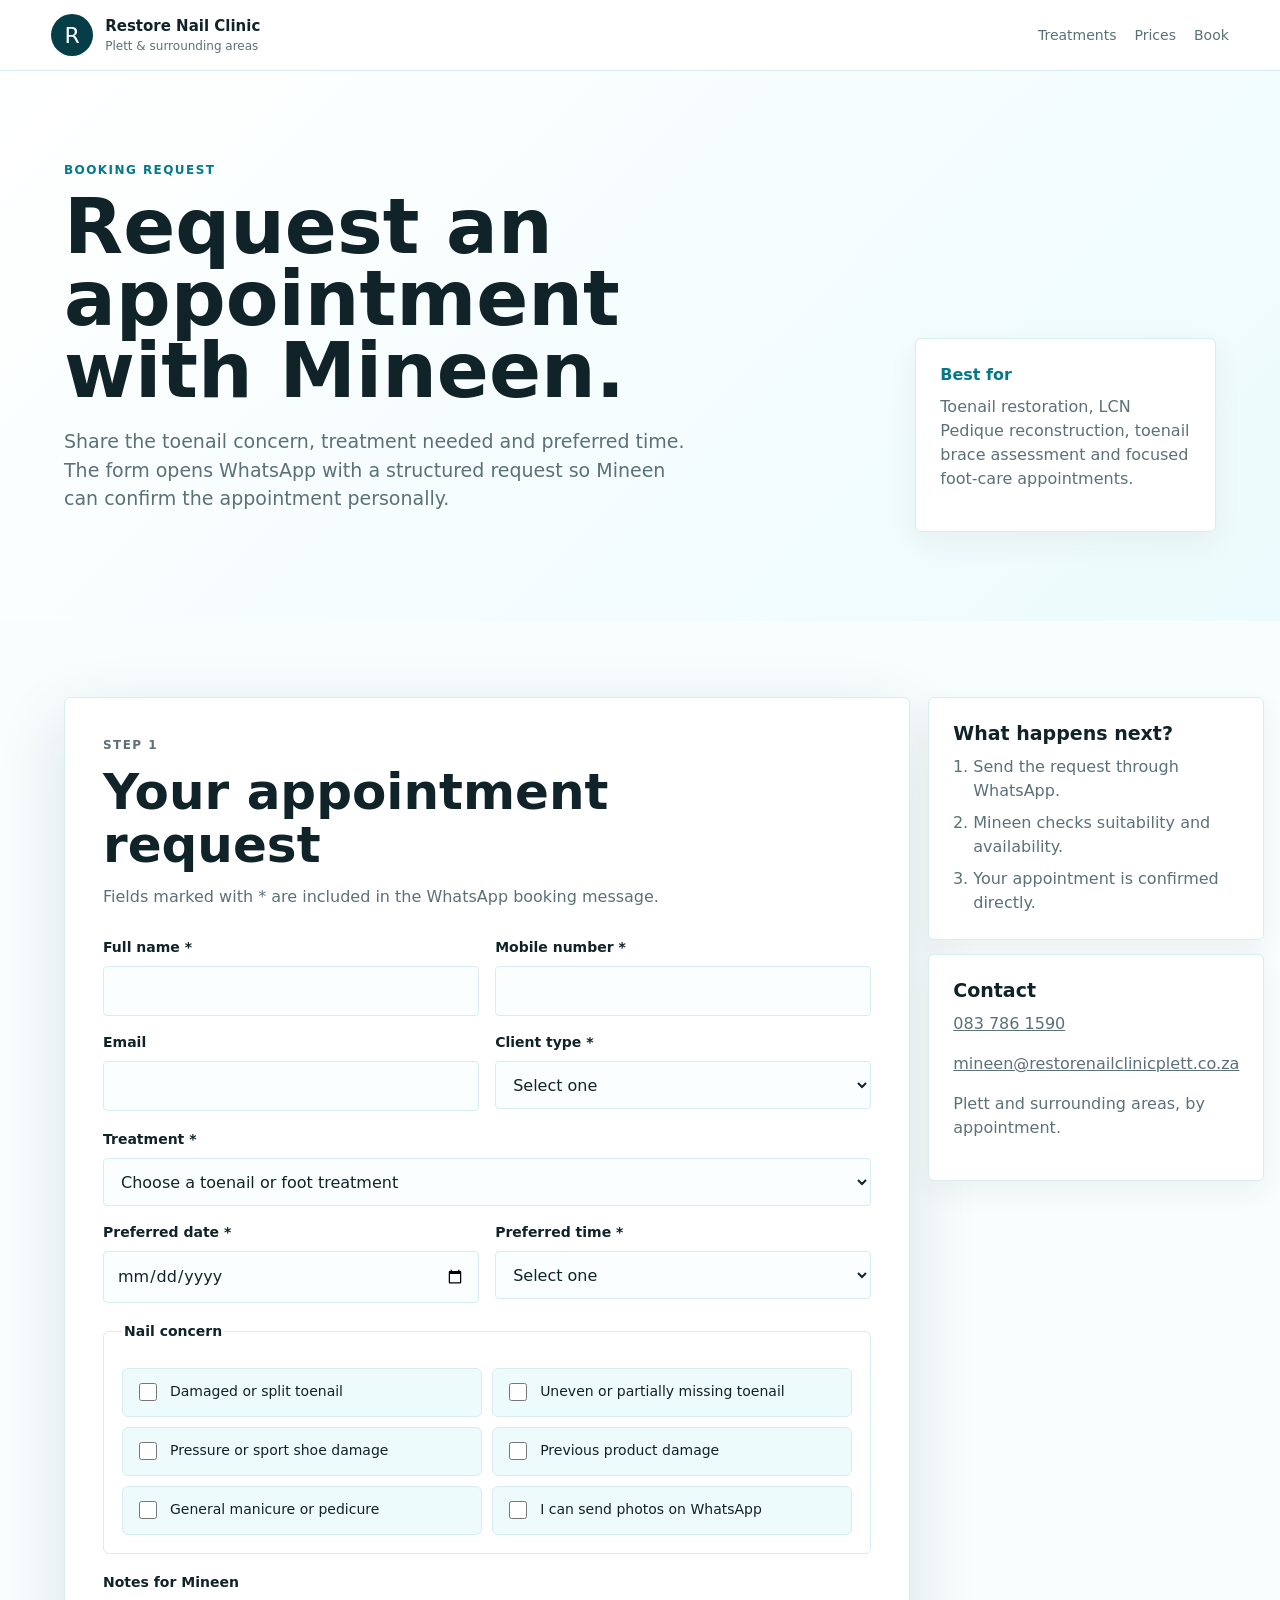
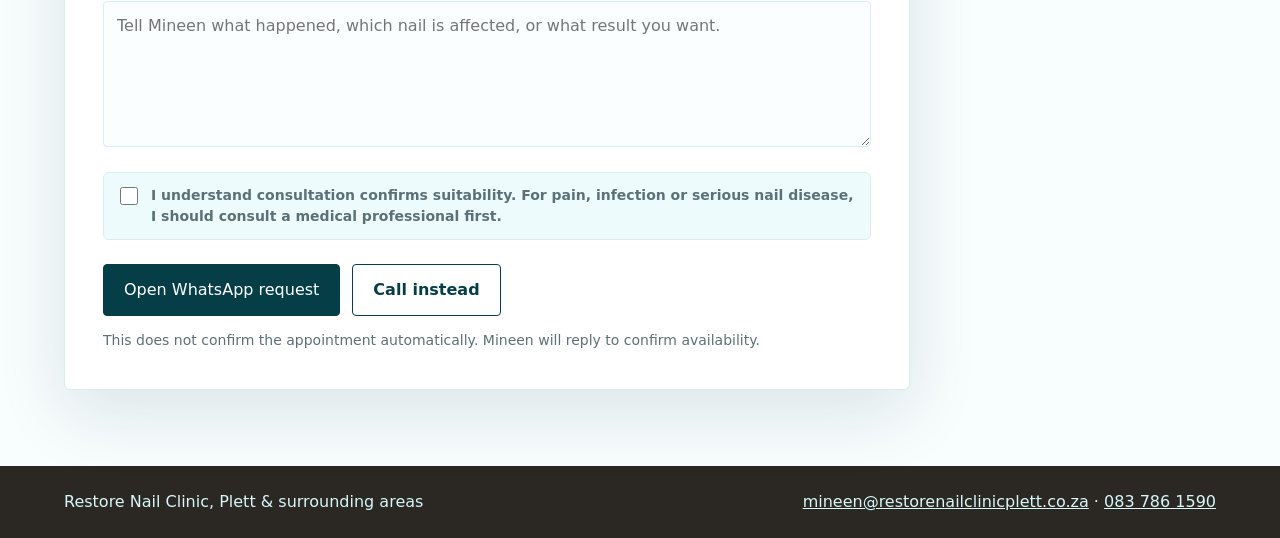
==== commit d315f9c9: "Lead pricing with toenail restoration" ====
--- a/book.html
+++ b/book.html
@@ -7,7 +7,7 @@
   <meta name="description" content="Request an appointment for toenail restoration, LCN Pedique reconstruction or toenail brace assessment at Restore Nail Clinic in Plett and surrounding areas.">
   <meta name="theme-color" content="#f4fcfd">
   <link rel="canonical" href="https://restorenailclinicplett.co.za/book.html">
-  <link rel="stylesheet" href="styles.css?v=turquoise-areas-1">
+  <link rel="stylesheet" href="styles.css?v=toenail-prices-1">
 </head>
 <body>
   <header class="site-header">
@@ -73,14 +73,14 @@
           <label class="wide">
             <span>Treatment *</span>
             <select name="treatment" required>
-              <option value="">Choose a treatment</option>
-              <optgroup label="Restorative toes">
+              <option value="">Choose a toenail or foot treatment</option>
+              <optgroup label="Toenail restoration">
                 <option>Consultation for toenail restoration</option>
                 <option>Pedique Reconstruction per toe</option>
                 <option>LCN Toenail Brace per toe</option>
                 <option>Product Removal / Soak Off</option>
               </optgroup>
-              <optgroup label="Feet">
+              <optgroup label="Foot care">
                 <option>Spa Pedicure</option>
                 <option>Gel Polish on Toes</option>
                 <option>Spa Pedicure with Gel</option>
@@ -88,7 +88,7 @@
                 <option>Heel Peel</option>
                 <option>Paraffin Wax</option>
               </optgroup>
-              <optgroup label="Hands">
+              <optgroup label="Secondary hand services">
                 <option>Spa Manicure</option>
                 <option>Protection Manicure</option>
                 <option>Full Set Sculpted</option>
--- a/styles.css
+++ b/styles.css
@@ -509,6 +509,14 @@
   background: var(--clay-dark);
 }
 
+.price-panel.secondary-panel {
+  opacity: 0.92;
+}
+
+.price-panel.secondary-panel h3 {
+  background: #48656b;
+}
+
 .table-wrap {
   overflow-x: auto;
 }
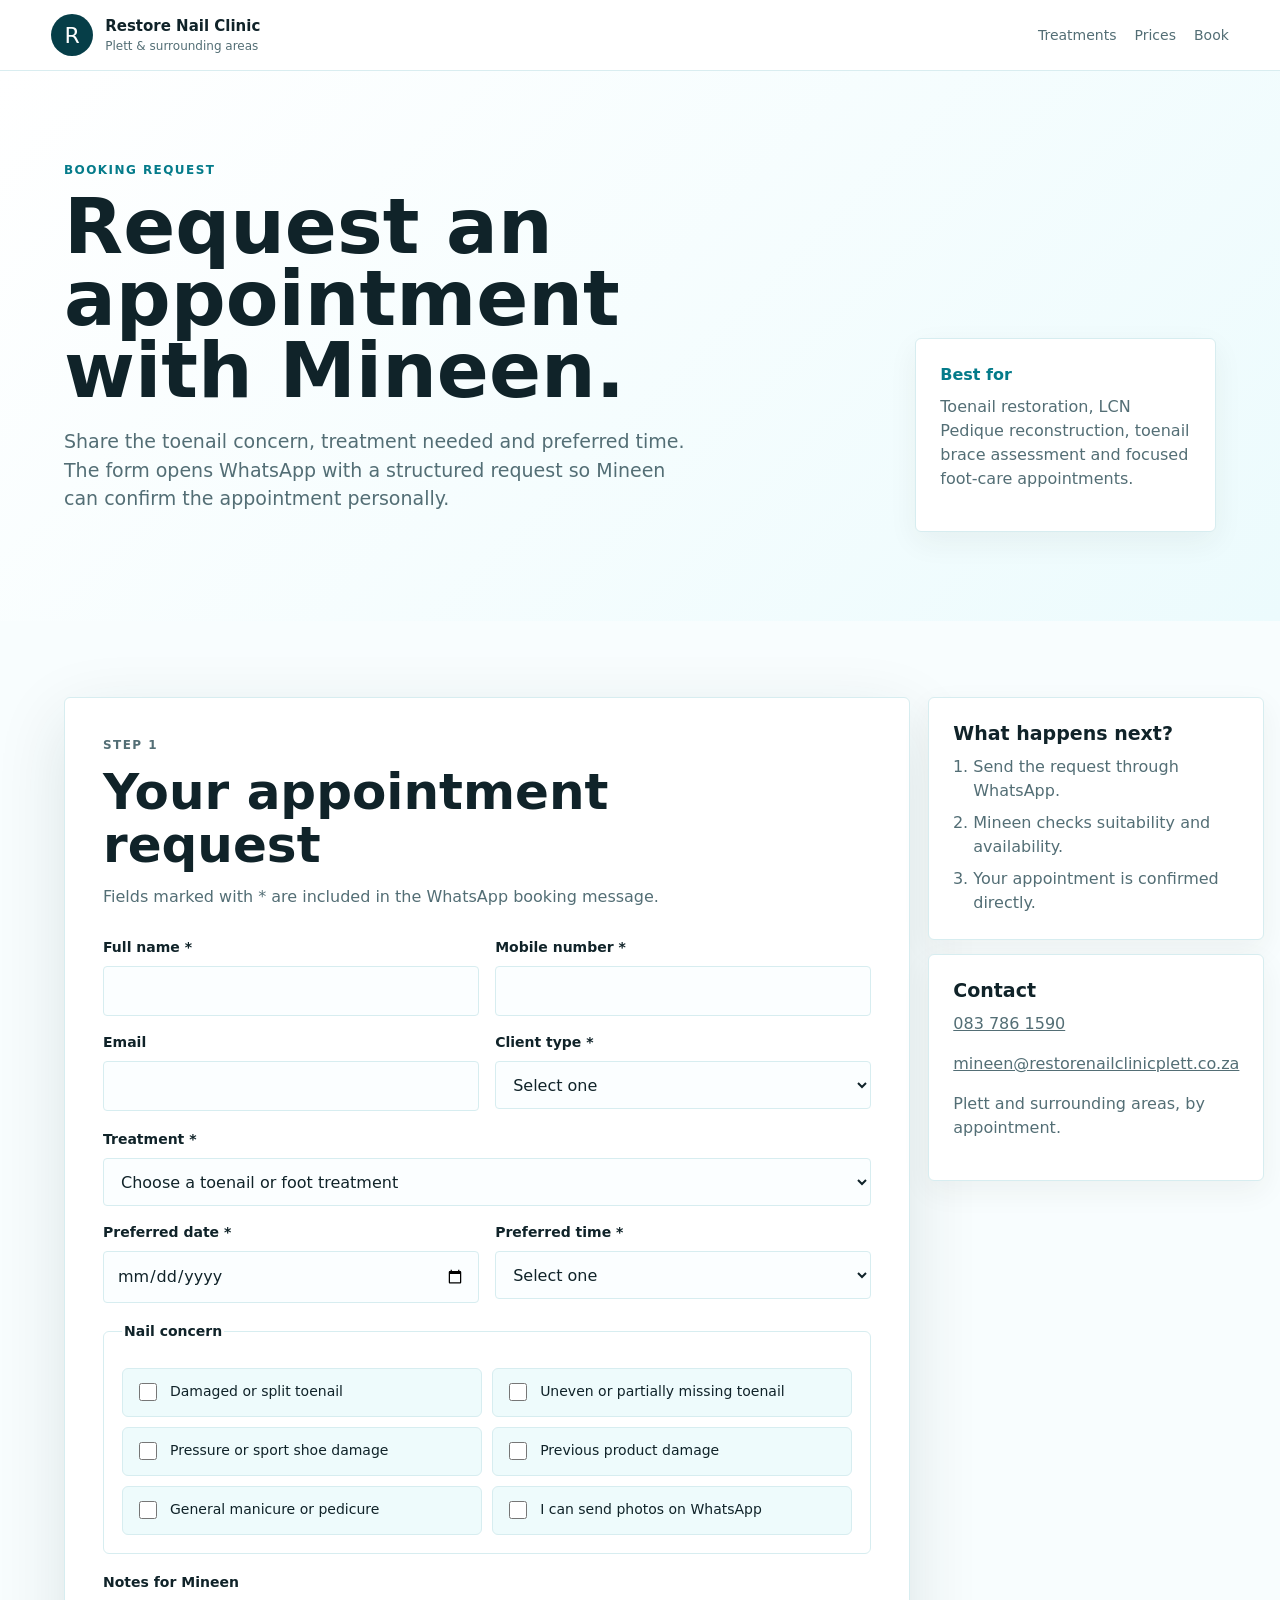
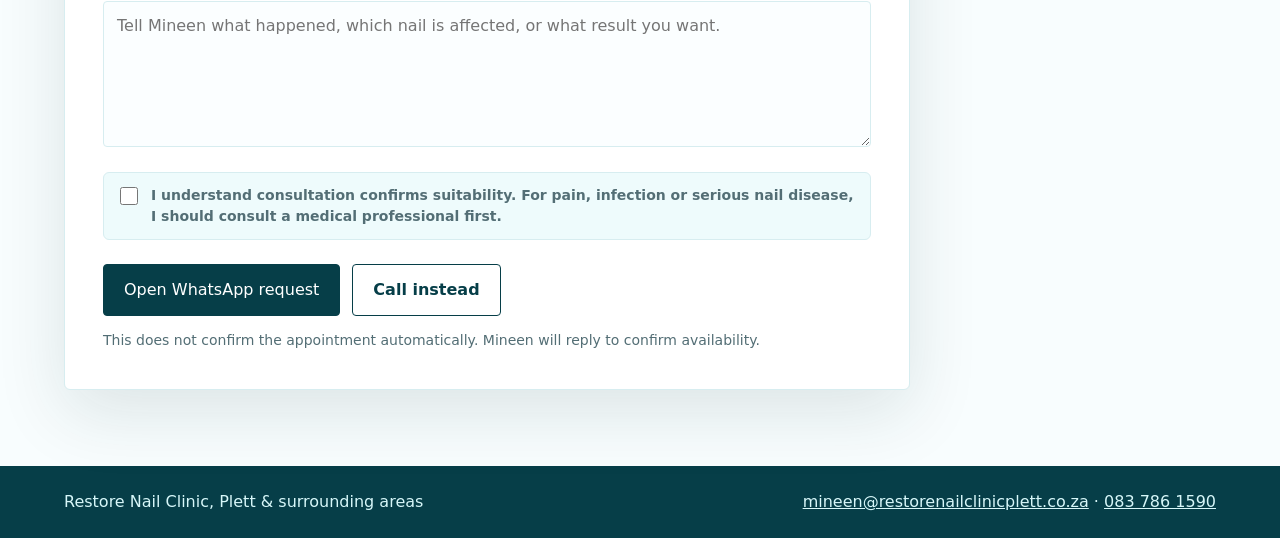
==== commit 25a4f22e: "Add toenail before after section" ====
--- a/book.html
+++ b/book.html
@@ -7,7 +7,7 @@
   <meta name="description" content="Request an appointment for toenail restoration, LCN Pedique reconstruction or toenail brace assessment at Restore Nail Clinic in Plett and surrounding areas.">
   <meta name="theme-color" content="#f4fcfd">
   <link rel="canonical" href="https://restorenailclinicplett.co.za/book.html">
-  <link rel="stylesheet" href="styles.css?v=toenail-prices-1">
+  <link rel="stylesheet" href="styles.css?v=before-after-1">
 </head>
 <body>
   <header class="site-header">
--- a/styles.css
+++ b/styles.css
@@ -1,14 +1,16 @@
 :root {
   color-scheme: light;
   --ink: #102329;
-  --muted: #5b7177;
+  --muted: #536e75;
   --paper: #f8fdfe;
   --warm: #eefbfc;
   --clay: #12a7b4;
-  --clay-dark: #047987;
+  --clay-dark: #047b8a;
   --sage: #2bb8c5;
   --sage-dark: #063e48;
   --line: #d7edf0;
+  --tint: #ecfbfd;
+  --tint-strong: #d9f6f8;
   --white: #ffffff;
   --shadow: 0 22px 70px rgba(18, 52, 47, 0.12);
   font-family: Inter, ui-sans-serif, system-ui, -apple-system, BlinkMacSystemFont, "Segoe UI", sans-serif;
@@ -191,7 +193,7 @@
 }
 
 .button.primary:hover {
-  background: #26352d;
+  background: #052f37;
 }
 
 .button.secondary {
@@ -380,11 +382,62 @@
 .price-panel,
 .male-panel,
 .practitioner-card,
-.note-card {
+.note-card,
+.results-figure {
   background: var(--white);
   border: 1px solid var(--line);
   border-radius: 6px;
   box-shadow: 0 10px 30px rgba(57, 45, 35, 0.06);
+}
+
+.results-section {
+  display: grid;
+  grid-template-columns: minmax(260px, 0.72fr) minmax(0, 1.28fr);
+  gap: clamp(24px, 5vw, 64px);
+  align-items: center;
+  background: var(--tint);
+}
+
+.results-copy {
+  max-width: 620px;
+}
+
+.results-copy p {
+  color: var(--muted);
+}
+
+.results-figure {
+  margin: 0;
+  overflow: hidden;
+}
+
+.results-figure img {
+  width: 100%;
+  aspect-ratio: 16 / 9;
+  object-fit: cover;
+  background: var(--tint-strong);
+}
+
+.results-figure figcaption {
+  display: grid;
+  grid-template-columns: repeat(2, minmax(0, 1fr));
+  gap: 1px;
+  margin: 0;
+  color: var(--white);
+  background: var(--line);
+  font-size: 13px;
+  font-weight: 900;
+  letter-spacing: 0.08em;
+  text-transform: uppercase;
+}
+
+.results-figure span {
+  padding: 14px 16px;
+  background: var(--sage-dark);
+}
+
+.results-figure span:last-child {
+  background: var(--clay-dark);
 }
 
 .feature-grid article {
@@ -402,7 +455,7 @@
 }
 
 .process-section {
-  background: #f0fbfc;
+  background: var(--tint);
 }
 
 .section-heading {
@@ -510,11 +563,11 @@
 }
 
 .price-panel.secondary-panel {
-  opacity: 0.92;
+  opacity: 1;
 }
 
 .price-panel.secondary-panel h3 {
-  background: #48656b;
+  background: #0a5965;
 }
 
 .table-wrap {
@@ -588,7 +641,7 @@
   display: grid;
   grid-template-columns: minmax(0, 1fr) minmax(260px, 0.45fr);
   gap: 16px;
-  background: #f0fbfc;
+  background: var(--tint);
 }
 
 .practitioner-card,
@@ -649,7 +702,7 @@
   gap: 16px;
   padding: 24px clamp(18px, 5vw, 72px);
   color: var(--muted);
-  background: #2b2824;
+  background: var(--sage-dark);
 }
 
 .site-footer p {
@@ -667,7 +720,7 @@
   gap: clamp(24px, 5vw, 60px);
   align-items: end;
   padding: clamp(44px, 7vw, 92px) clamp(18px, 5vw, 72px);
-  background: linear-gradient(135deg, #ffffff 0%, #ecfbfd 100%);
+  background: linear-gradient(135deg, #ffffff 0%, var(--tint) 100%);
 }
 
 .booking-hero h1 {
@@ -851,7 +904,8 @@
   .practitioner-section,
   .male-panel,
   .booking-hero,
-  .booking-form-section {
+  .booking-form-section,
+  .results-section {
     grid-template-columns: 1fr;
   }
 
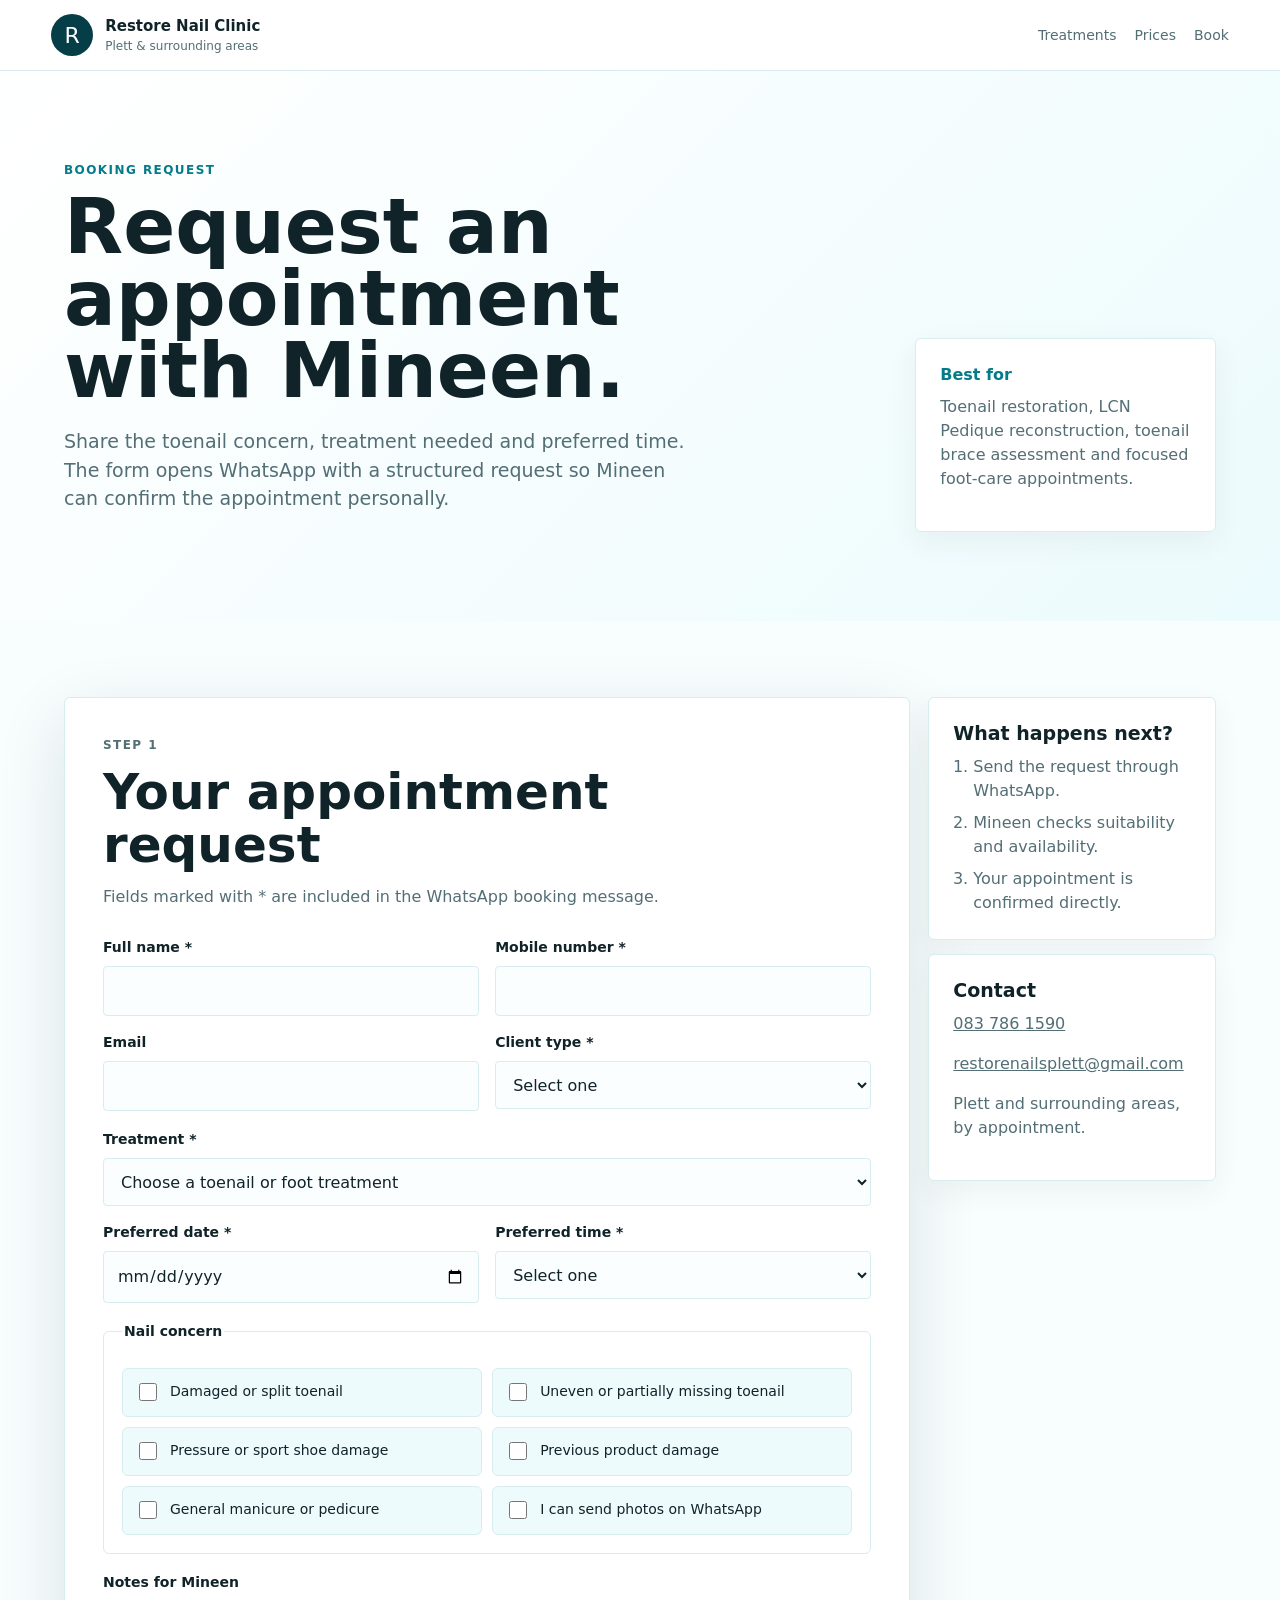
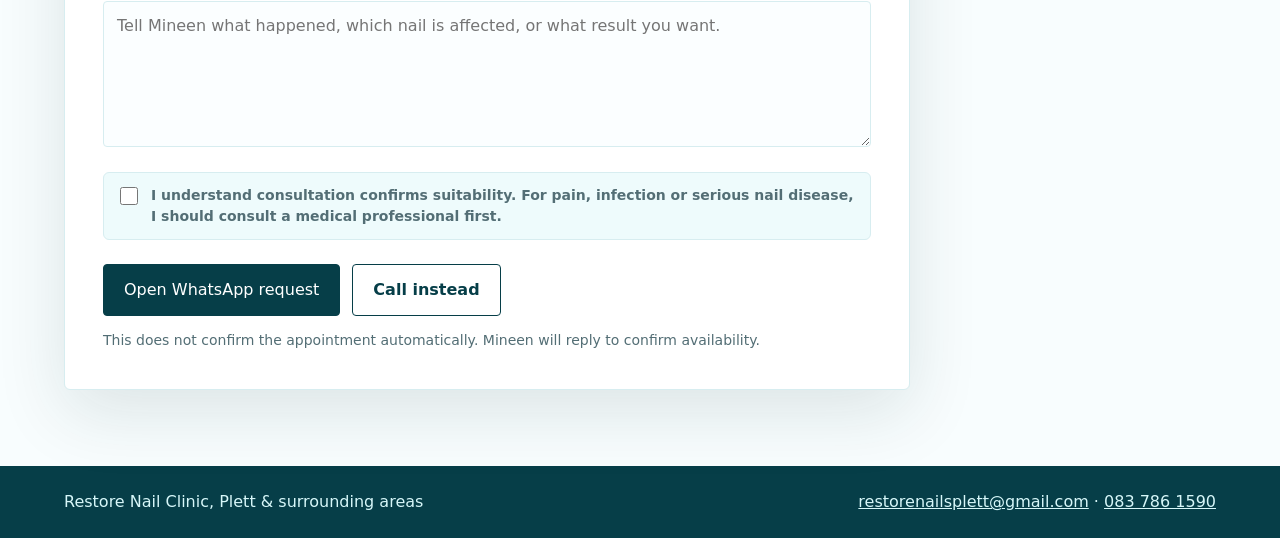
==== commit d75c01e8: "Update email to restorenailsplett@gmail.com" ====
--- a/book.html
+++ b/book.html
@@ -163,7 +163,7 @@
         <article>
           <h3>Contact</h3>
           <p><a href="tel:+27837861590">083 786 1590</a></p>
-          <p><a href="mailto:mineen@restorenailclinicplett.co.za">mineen@restorenailclinicplett.co.za</a></p>
+          <p><a href="mailto:restorenailsplett@gmail.com">restorenailsplett@gmail.com</a></p>
           <p>Plett and surrounding areas, by appointment.</p>
         </article>
       </aside>
@@ -172,7 +172,7 @@
 
   <footer class="site-footer">
     <p>Restore Nail Clinic, Plett & surrounding areas</p>
-    <p><a href="mailto:mineen@restorenailclinicplett.co.za">mineen@restorenailclinicplett.co.za</a> · <a href="tel:+27837861590">083 786 1590</a></p>
+    <p><a href="mailto:restorenailsplett@gmail.com">restorenailsplett@gmail.com</a> · <a href="tel:+27837861590">083 786 1590</a></p>
   </footer>
 
   <script>
